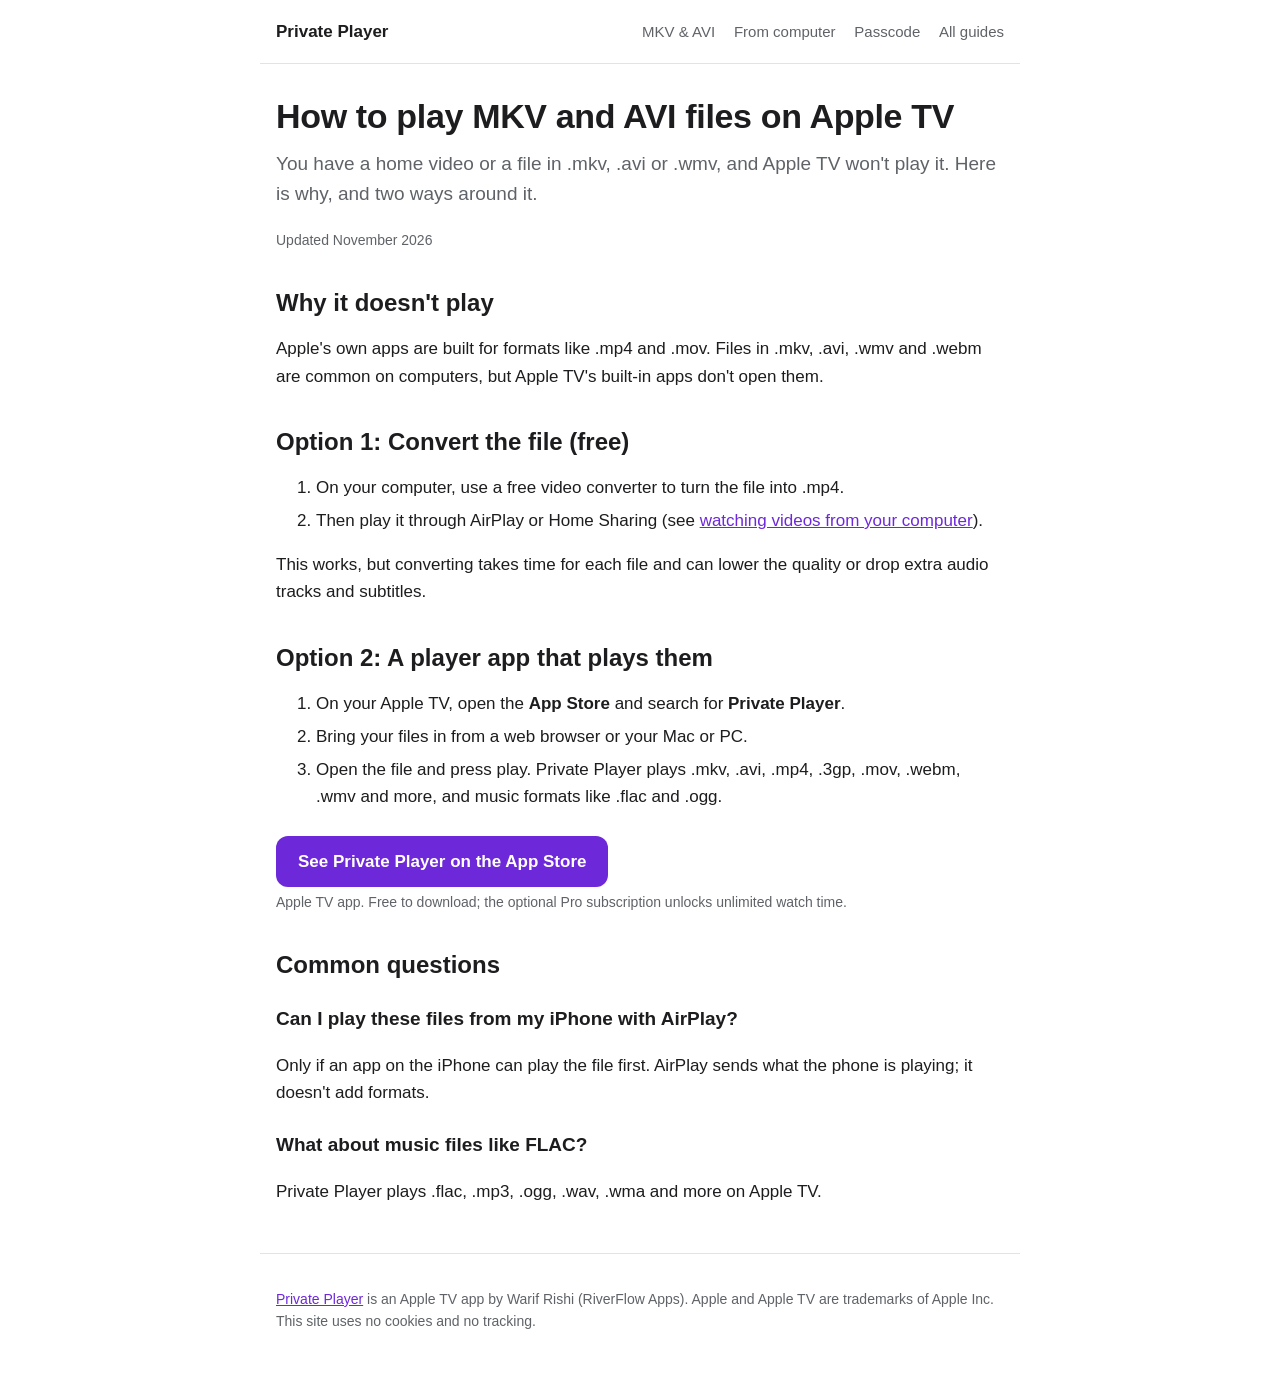
==== play-mkv-avi-on-apple-tv.html @ 62e22e3a "Private Player website: home and three how-to guides Co-Authored-By: Claude Opus 5.5 <noreply@anthro" ====
<!doctype html>
<html lang="en">
<head>
<meta charset="utf-8">
<meta name="viewport" content="width=device-width, initial-scale=1">
<title>How to Play MKV and AVI Files on Apple TV</title>
<meta name="description" content="Apple TV doesn't play MKV, AVI or WMV files on its own. Your options: convert the file, or use a player app like Private Player that supports these formats.">
<link rel="canonical" href="https://rishi420.github.io/private-player/play-mkv-avi-on-apple-tv.html">
<link rel="stylesheet" href="style.css">
</head>
<body>
<header>
  <a class="brand" href="./">Private Player</a>
  <nav>
    <a href="play-mkv-avi-on-apple-tv.html">MKV &amp; AVI</a>
    <a href="play-videos-from-computer-on-apple-tv.html">From computer</a>
    <a href="lock-videos-on-apple-tv.html">Passcode</a>
    <a class="keep" href="./#guides">All guides</a>
  </nav>
</header>
<main>
  <h1>How to play MKV and AVI files on Apple TV</h1>
  <p class="lede">You have a home video or a file in .mkv, .avi or .wmv, and Apple TV won't play it. Here is why, and two ways around it.</p>
  <p class="updated">Updated November 2026</p>

  <h2>Why it doesn't play</h2>
  <p>Apple's own apps are built for formats like .mp4 and .mov. Files in .mkv, .avi, .wmv and .webm are common on computers, but Apple TV's built-in apps don't open them.</p>

  <h2>Option 1: Convert the file (free)</h2>
  <ol>
    <li>On your computer, use a free video converter to turn the file into .mp4.</li>
    <li>Then play it through AirPlay or Home Sharing (see <a href="play-videos-from-computer-on-apple-tv.html">watching videos from your computer</a>).</li>
  </ol>
  <p>This works, but converting takes time for each file and can lower the quality or drop extra audio tracks and subtitles.</p>

  <h2>Option 2: A player app that plays them</h2>
  <ol>
    <li>On your Apple TV, open the <strong>App Store</strong> and search for <strong>Private Player</strong>.</li>
    <li>Bring your files in from a web browser or your Mac or PC.</li>
    <li>Open the file and press play. Private Player plays .mkv, .avi, .mp4, .3gp, .mov, .webm, .wmv and more, and music formats like .flac and .ogg.</li>
  </ol>
  <a class="cta" href="https://apps.apple.com/app/apple-store/id1543602535?pt=117198018&amp;ct=player-mkv&amp;mt=8">See Private Player on the App Store</a>
  <span class="cta-note">Apple TV app. Free to download; the optional Pro subscription unlocks unlimited watch time.</span>

  <h2>Common questions</h2>
  <h3>Can I play these files from my iPhone with AirPlay?</h3>
  <p>Only if an app on the iPhone can play the file first. AirPlay sends what the phone is playing; it doesn't add formats.</p>
  <h3>What about music files like FLAC?</h3>
  <p>Private Player plays .flac, .mp3, .ogg, .wav, .wma and more on Apple TV.</p>
</main>
<footer>
  <p><a href="./">Private Player</a> is an Apple TV app by Warif Rishi (RiverFlow Apps). Apple and Apple TV are trademarks of Apple Inc. This site uses no cookies and no tracking.</p>
</footer>
</body>
</html>
---- style.css ----
:root {
  --bg: #ffffff;
  --text: #1d1d1f;
  --muted: #5f6368;
  --accent: #6d28d9;
  --accent-text: #ffffff;
  --card: #f5f5f7;
  --border: #e3e3e6;
}
@media (prefers-color-scheme: dark) {
  :root {
    --bg: #111113;
    --text: #f2f2f4;
    --muted: #a1a1a8;
    --accent: #a78bfa;
    --accent-text: #111113;
    --card: #1c1c1f;
    --border: #2c2c30;
  }
}
* { box-sizing: border-box; }
html { -webkit-text-size-adjust: 100%; }
body {
  margin: 0;
  background: var(--bg);
  color: var(--text);
  font: 17px/1.6 -apple-system, BlinkMacSystemFont, "Segoe UI", Roboto, Helvetica, Arial, sans-serif;
}
a { color: var(--accent); }
header, main, footer { max-width: 760px; margin: 0 auto; padding: 0 16px; }
header { display: flex; align-items: center; justify-content: space-between; gap: 12px; padding-top: 18px; padding-bottom: 18px; border-bottom: 1px solid var(--border); }
header .brand { font-weight: 700; text-decoration: none; color: var(--text); }
header nav a { margin-left: 14px; font-size: 15px; color: var(--muted); text-decoration: none; }
header nav a:hover { color: var(--text); }
h1 { font-size: 34px; line-height: 1.2; margin: 32px 0 12px; letter-spacing: -0.01em; }
h2 { font-size: 24px; line-height: 1.3; margin: 36px 0 10px; }
h3 { font-size: 19px; margin: 24px 0 6px; }
.lede { font-size: 19px; color: var(--muted); margin-top: 0; }
.updated { font-size: 14px; color: var(--muted); }
ol li, ul li { margin-bottom: 6px; }
.cta {
  display: inline-block; margin: 8px 0 4px; padding: 12px 22px; border-radius: 12px;
  background: var(--accent); color: var(--accent-text); font-weight: 600; text-decoration: none;
}
.cta-note { display: block; font-size: 14px; color: var(--muted); }
.box { background: var(--card); border: 1px solid var(--border); border-radius: 14px; padding: 16px 20px; margin: 24px 0; }
.box p:first-child, .box h3:first-child { margin-top: 0; }
.box p:last-child { margin-bottom: 0; }
figure { margin: 24px 0; text-align: center; }
figure img { width: 240px; max-width: 70%; height: auto; border-radius: 22px; border: 1px solid var(--border); }
figcaption { font-size: 14px; color: var(--muted); margin-top: 8px; }
.shots { display: grid; grid-template-columns: repeat(auto-fit, minmax(150px, 1fr)); gap: 14px; margin: 24px 0; }
.shots img { width: 100%; height: auto; border-radius: 18px; border: 1px solid var(--border); }
.guides { list-style: none; padding: 0; }
.guides li { border: 1px solid var(--border); border-radius: 12px; padding: 12px 16px; margin-bottom: 10px; }
.guides a { font-weight: 600; text-decoration: none; }
.guides span { display: block; font-size: 15px; color: var(--muted); }
table { width: 100%; border-collapse: collapse; margin: 16px 0; font-size: 16px; }
th, td { text-align: left; padding: 8px 10px; border-bottom: 1px solid var(--border); vertical-align: top; }
footer { margin-top: 48px; padding-top: 20px; padding-bottom: 40px; border-top: 1px solid var(--border); font-size: 14px; color: var(--muted); }
@media (max-width: 520px) {
  h1 { font-size: 28px; }
  header nav a:not(.keep) { display: none; }
}
figure.wide img { width: 100%; max-width: 640px; border-radius: 14px; }
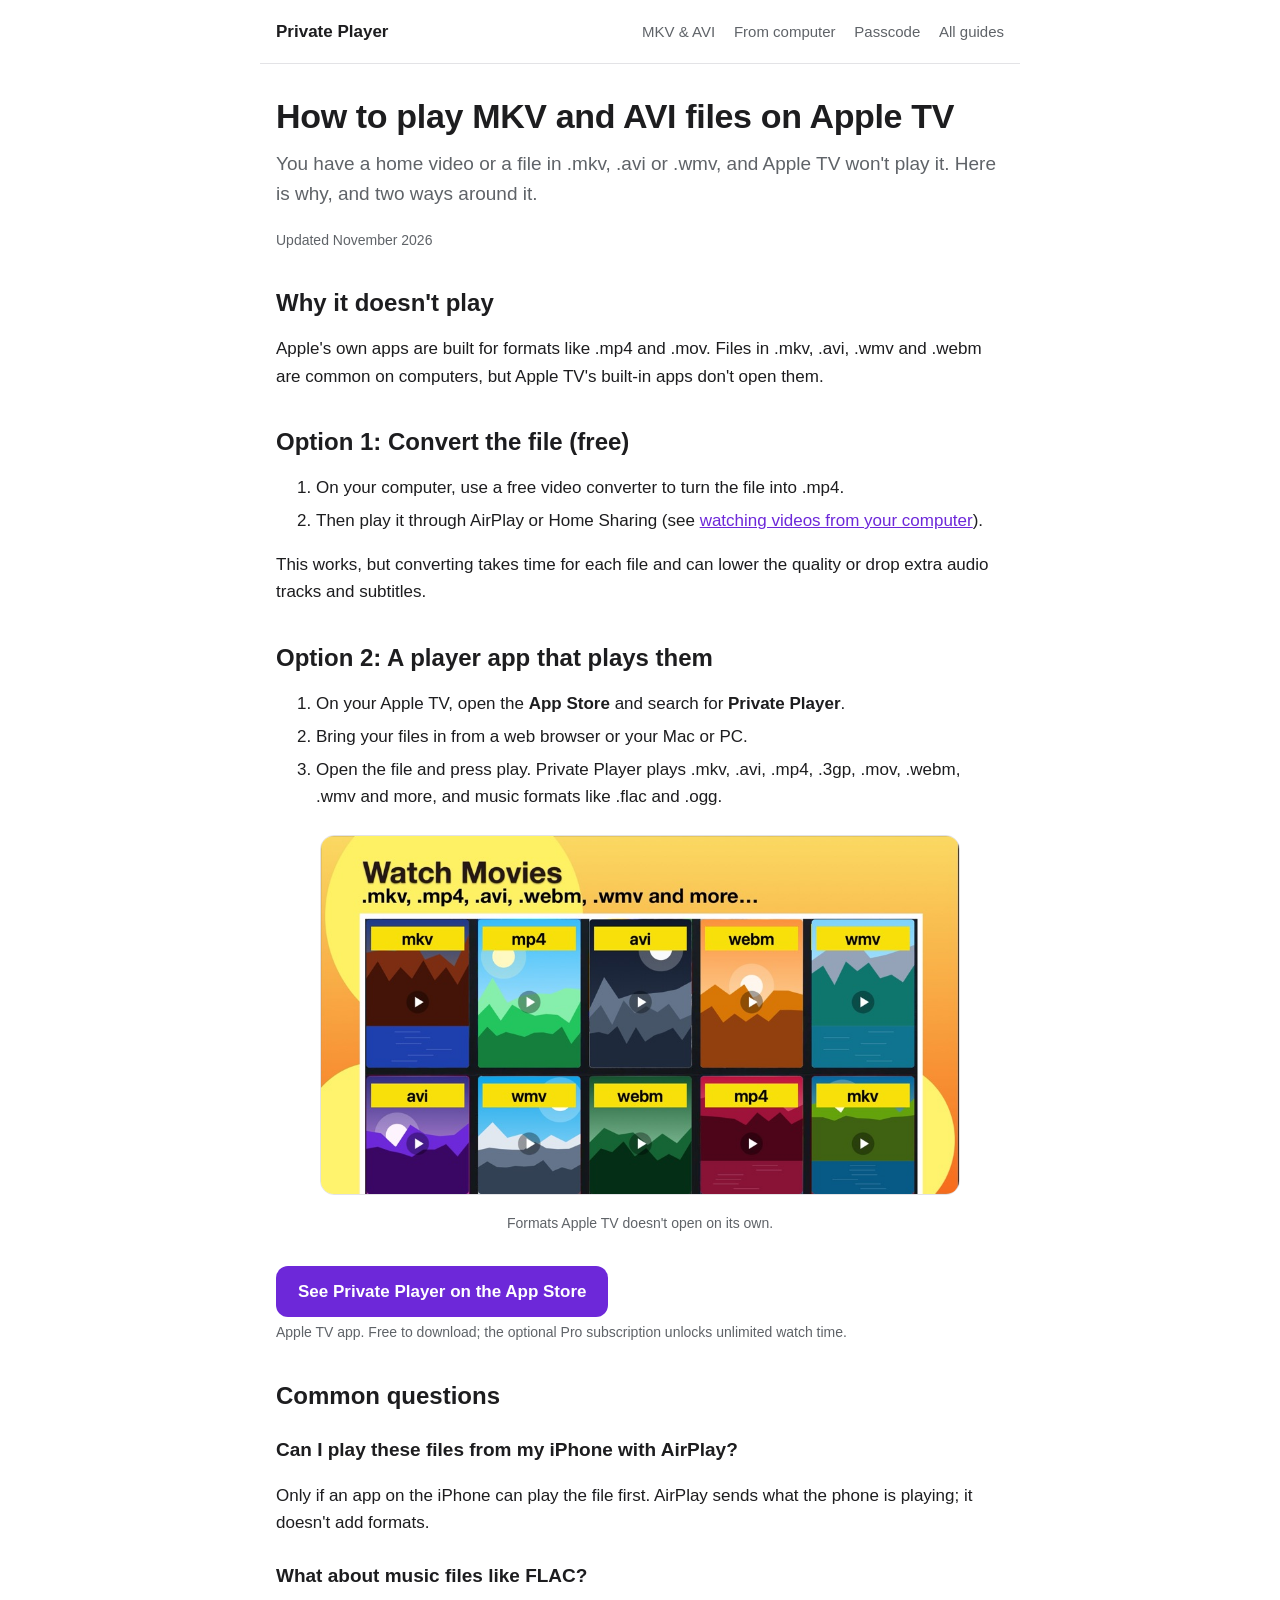
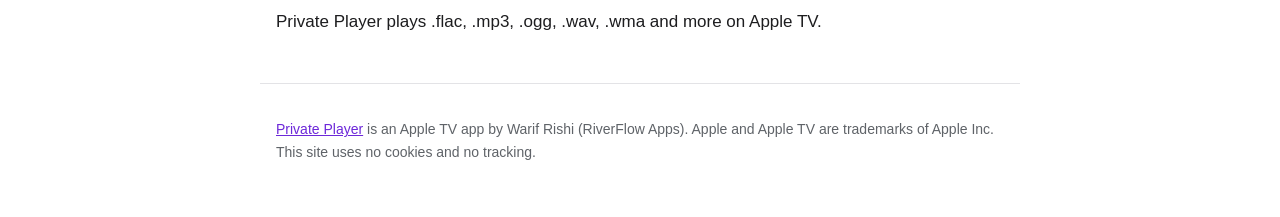
==== commit a8db8cfb: "Use new neutral screenshots Co-Authored-By: Claude Opus 5.5 <noreply@anthropic.com>" ====
--- a/play-mkv-avi-on-apple-tv.html
+++ b/play-mkv-avi-on-apple-tv.html
@@ -39,6 +39,10 @@
     <li>Bring your files in from a web browser or your Mac or PC.</li>
     <li>Open the file and press play. Private Player plays .mkv, .avi, .mp4, .3gp, .mov, .webm, .wmv and more, and music formats like .flac and .ogg.</li>
   </ol>
+  <figure class="wide">
+    <img src="img/watch-movies.jpg" width="960" height="540" alt="Private Player playing videos in mkv, mp4, avi, webm and wmv formats on Apple TV">
+    <figcaption>Formats Apple TV doesn't open on its own.</figcaption>
+  </figure>
   <a class="cta" href="https://apps.apple.com/app/apple-store/id1543602535?pt=117198018&amp;ct=player-mkv&amp;mt=8">See Private Player on the App Store</a>
   <span class="cta-note">Apple TV app. Free to download; the optional Pro subscription unlocks unlimited watch time.</span>
 
